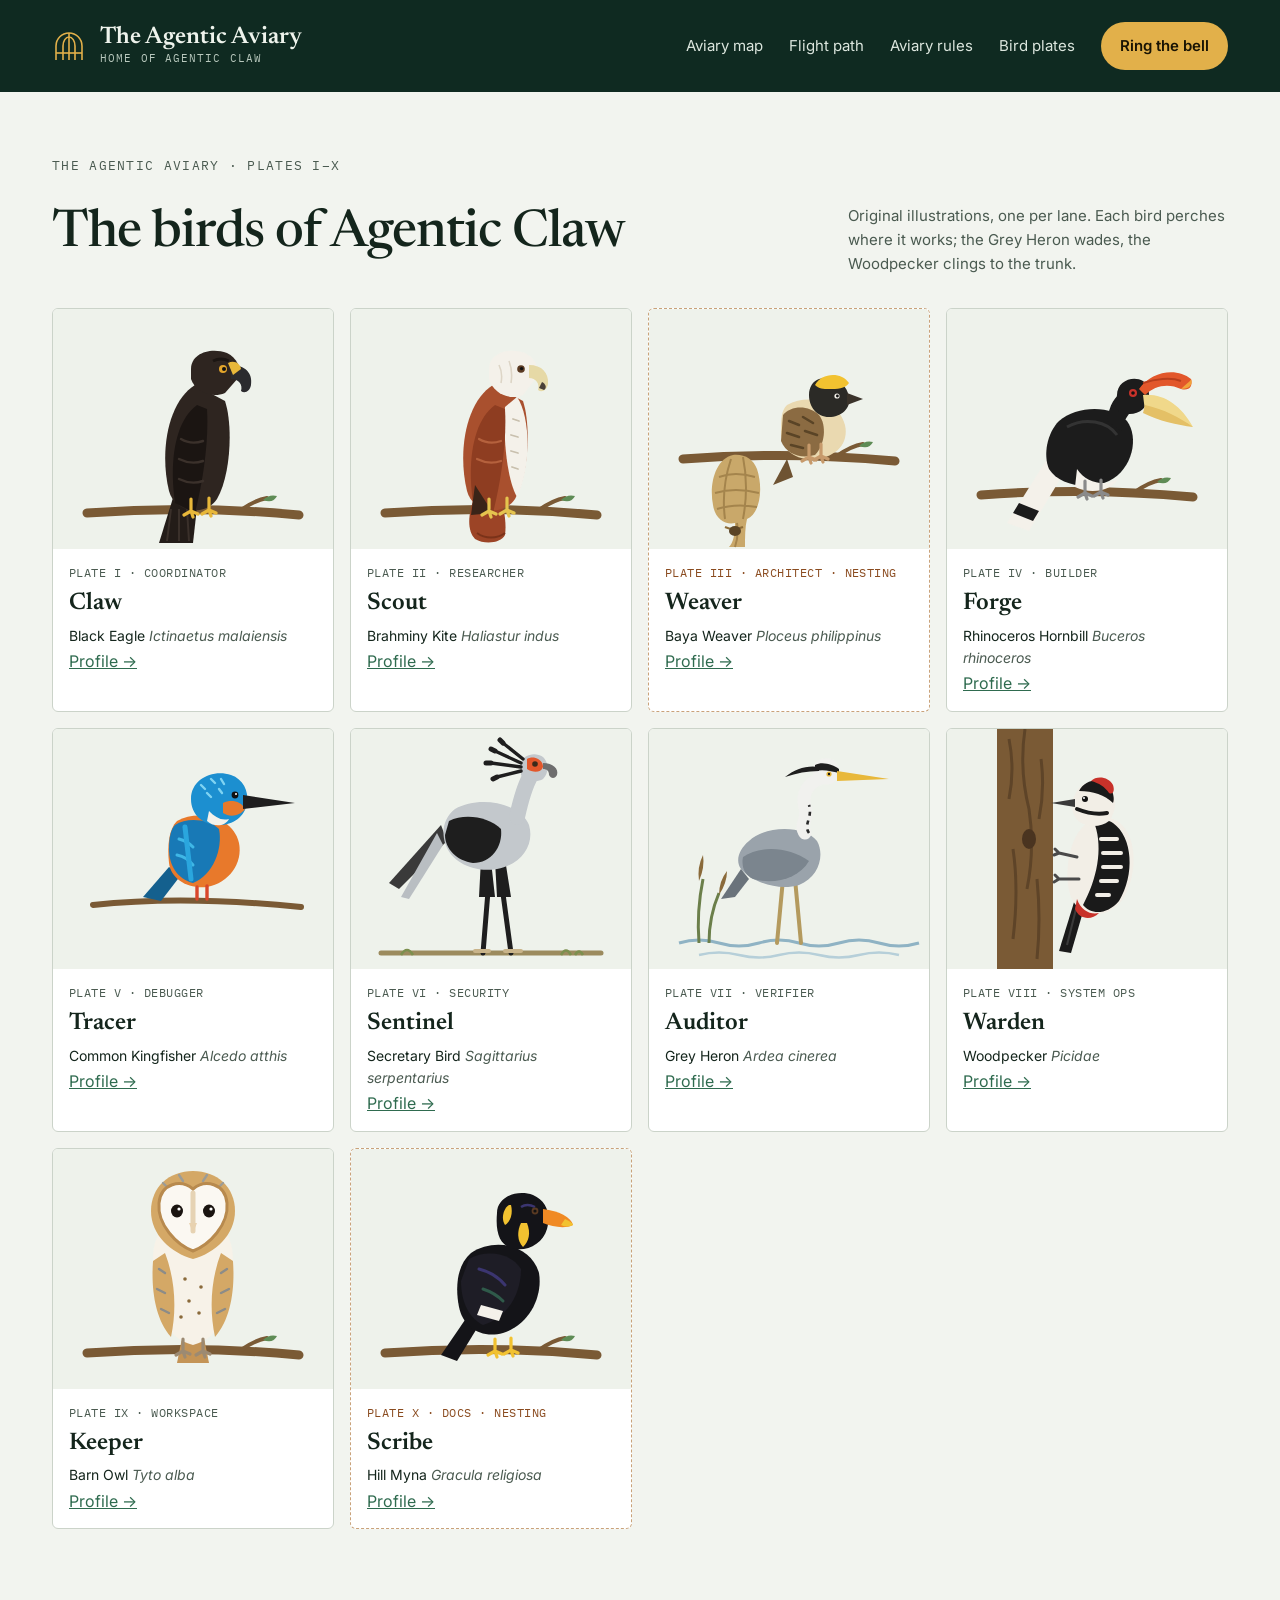
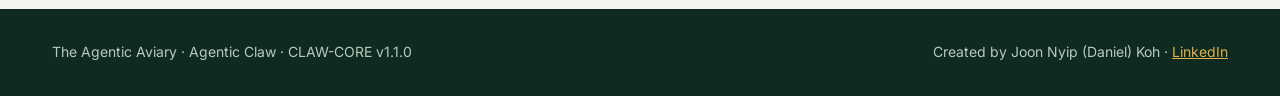
==== birds.html @ 334eadb7 "Agentic Aviary website (clean history — internal CLAW-CORE removed from public distribution)" ====
<!doctype html>
<html lang="en">
<head>
<meta charset="utf-8">
<meta name="viewport" content="width=device-width, initial-scale=1">
<title>Bird plates — The Agentic Aviary</title>
<meta name="description" content="Original illustrations of the ten birds of Agentic Claw, one per lane.">
<meta property="og:title" content="Bird plates — The Agentic Aviary">
<meta property="og:description" content="Original illustrations of the ten birds of Agentic Claw, one per lane.">
<meta property="og:image" content="assets/birds/claw.svg">
<link rel="icon" href="assets/favicon.svg" type="image/svg+xml">
<link rel="preconnect" href="https://fonts.googleapis.com">
<link rel="preconnect" href="https://fonts.gstatic.com" crossorigin>
<link rel="stylesheet" href="https://fonts.googleapis.com/css2?family=Newsreader:ital,opsz,wght@0,6..72,400;0,6..72,500;0,6..72,600;1,6..72,400;1,6..72,500&family=Inter:wght@400;500;600&family=IBM+Plex+Mono:wght@400;500&display=swap">
<link rel="stylesheet" href="assets/style.css">
</head>
<body>
<a class="skip" href="#main">Skip to content</a>
<div class="canopy">
<header class="wrap"><nav class="nav" aria-label="Main">
<a class="brand" href="index.html"><svg width="34" height="34" viewBox="0 0 34 34" aria-hidden="true" fill="none" stroke="#E2B04A" stroke-width="1.6"><path d="M4 31 V17 A13 13 0 0 1 30 17 V31"/><path d="M11 31 V17 A6 9 0 0 1 23 17 V31"/><path d="M17 4 V31"/><path d="M4 24 H30"/></svg><span><span class="brand-name">The Agentic Aviary</span><span class="brand-sub">HOME OF AGENTIC CLAW</span></span></a>
<div class="nav-links"><a href="index.html#map">Aviary map</a><a href="index.html#flight">Flight path</a><a href="index.html#rules">Aviary rules</a><a href="birds.html">Bird plates</a><a class="btn btn-gold" href="index.html#gates">Ring the bell</a></div>
</nav></header>
</div>
<main id="main" class="wrap">
<div class="plates-head"><div class="section-head"><p class="kicker">THE AGENTIC AVIARY · PLATES I–X</p><h1>The birds of Agentic Claw</h1></div>
<p class="lead" style="max-width:380px;font-size:15px">Original illustrations, one per lane. Each bird perches where it works; the Grey Heron wades, the Woodpecker clings to the trunk.</p></div>
<div class="plates"><figure class="plate" id="plate-claw">
<img src="assets/birds/claw.svg" alt="Black Eagle perched on a branch" width="240" height="240" loading="lazy">
<figcaption><span class="bird-meta">PLATE I · COORDINATOR</span>
<span class="name">Claw</span><span class="species">Black Eagle <i>Ictinaetus malaiensis</i></span>
<a href="index.html#bird-claw">Profile →</a></figcaption></figure><figure class="plate" id="plate-scout">
<img src="assets/birds/scout.svg" alt="Brahminy Kite perched on a branch" width="240" height="240" loading="lazy">
<figcaption><span class="bird-meta">PLATE II · RESEARCHER</span>
<span class="name">Scout</span><span class="species">Brahminy Kite <i>Haliastur indus</i></span>
<a href="index.html#bird-scout">Profile →</a></figcaption></figure><figure class="plate nesting" id="plate-weaver">
<img src="assets/birds/weaver.svg" alt="Baya Weaver beside its hanging woven nest" width="240" height="240" loading="lazy">
<figcaption><span class="bird-meta nest">PLATE III · ARCHITECT · NESTING</span>
<span class="name">Weaver</span><span class="species">Baya Weaver <i>Ploceus philippinus</i></span>
<a href="index.html#bird-weaver">Profile →</a></figcaption></figure><figure class="plate" id="plate-forge">
<img src="assets/birds/forge.svg" alt="Rhinoceros Hornbill with its upturned orange casque" width="240" height="240" loading="lazy">
<figcaption><span class="bird-meta">PLATE IV · BUILDER</span>
<span class="name">Forge</span><span class="species">Rhinoceros Hornbill <i>Buceros rhinoceros</i></span>
<a href="index.html#bird-forge">Profile →</a></figcaption></figure><figure class="plate" id="plate-tracer">
<img src="assets/birds/tracer.svg" alt="Kingfisher perched on a thin twig" width="240" height="240" loading="lazy">
<figcaption><span class="bird-meta">PLATE V · DEBUGGER</span>
<span class="name">Tracer</span><span class="species">Common Kingfisher <i>Alcedo atthis</i></span>
<a href="index.html#bird-tracer">Profile →</a></figcaption></figure><figure class="plate" id="plate-sentinel">
<img src="assets/birds/sentinel.svg" alt="Secretary Bird standing on long legs with its quill crest" width="240" height="240" loading="lazy">
<figcaption><span class="bird-meta">PLATE VI · SECURITY</span>
<span class="name">Sentinel</span><span class="species">Secretary Bird <i>Sagittarius serpentarius</i></span>
<a href="index.html#bird-sentinel">Profile →</a></figcaption></figure><figure class="plate" id="plate-auditor">
<img src="assets/birds/auditor.svg" alt="Grey Heron wading among reeds" width="240" height="240" loading="lazy">
<figcaption><span class="bird-meta">PLATE VII · VERIFIER</span>
<span class="name">Auditor</span><span class="species">Grey Heron <i>Ardea cinerea</i></span>
<a href="index.html#bird-auditor">Profile →</a></figcaption></figure><figure class="plate" id="plate-warden">
<img src="assets/birds/warden.svg" alt="Pied woodpecker clinging to a tree trunk" width="240" height="240" loading="lazy">
<figcaption><span class="bird-meta">PLATE VIII · SYSTEM OPS</span>
<span class="name">Warden</span><span class="species">Woodpecker <i>Picidae</i></span>
<a href="index.html#bird-warden">Profile →</a></figcaption></figure><figure class="plate" id="plate-keeper">
<img src="assets/birds/keeper.svg" alt="Barn Owl with a heart-shaped white face" width="240" height="240" loading="lazy">
<figcaption><span class="bird-meta">PLATE IX · WORKSPACE</span>
<span class="name">Keeper</span><span class="species">Barn Owl <i>Tyto alba</i></span>
<a href="index.html#bird-keeper">Profile →</a></figcaption></figure><figure class="plate nesting" id="plate-scribe">
<img src="assets/birds/scribe.svg" alt="Hill Myna with yellow wattles and an orange bill" width="240" height="240" loading="lazy">
<figcaption><span class="bird-meta nest">PLATE X · DOCS · NESTING</span>
<span class="name">Scribe</span><span class="species">Hill Myna <i>Gracula religiosa</i></span>
<a href="index.html#bird-scribe">Profile →</a></figcaption></figure></div>
</main>
<footer><div class="wrap"><span>The Agentic Aviary · Agentic Claw · CLAW-CORE v1.1.0</span><span>Created by Joon Nyip (Daniel) Koh · <a href="https://www.linkedin.com/in/joon-nyip-koh-6a219234/" rel="noopener">LinkedIn</a></span></div></footer>
</body>
</html>
---- assets/style.css ----
/* The Agentic Aviary — site styles */
:root{
  --paper:#F2F4EF; --paper-2:#E6EBE3; --card:#FFFFFF; --rule:#CBD3C9;
  --ink:#14251C; --ink-2:#33443A; --muted:#4A5A50;
  --canopy:#0F2A21; --canopy-line:#2C5244; --on-canopy:#EEF3EC; --on-canopy-2:#B9C9BE;
  --green:#2F6B4F; --green-dark:#1E4A36; --gold:#E2B04A; --rust:#8A3B1F; --nest:#8A4B1F;
  --serif:Newsreader, Georgia, 'Times New Roman', serif;
  --sans:Inter, system-ui, -apple-system, 'Segoe UI', sans-serif;
  --mono:'IBM Plex Mono', ui-monospace, Menlo, monospace;
}
*{box-sizing:border-box}
html{scroll-behavior:smooth}
body{margin:0;background:var(--paper);color:var(--ink);font:16px/1.6 var(--sans)}
img{max-width:100%;display:block}
a{color:var(--green)} a:hover{color:var(--green-dark)}
:focus-visible{outline:3px solid var(--gold);outline-offset:2px}
.skip{position:absolute;left:-999px;top:0;background:var(--gold);color:#1A1404;padding:8px 12px;z-index:10}
.skip:focus{left:8px}
.wrap{max-width:1240px;margin:0 auto;padding:0 32px}
.kicker{margin:0;font-family:var(--mono);font-size:13px;letter-spacing:.1em;color:var(--muted)}
.serif{font-family:var(--serif)}
h1,h2,h3,h4{font-family:var(--serif);font-weight:500;letter-spacing:-.02em;margin:0}
h2{font-size:clamp(36px,5vw,52px);line-height:1.04}
.lead{font-size:17px;color:var(--muted);max-width:680px;margin:0}
.btn{display:inline-block;text-decoration:none;font-weight:600;padding:14px 22px;border-radius:999px;border:1px solid transparent;min-height:44px}
.btn-gold{background:var(--gold);color:#1A1404}
.btn-gold:hover{background:#EDC266;color:#1A1404}
.btn-ghost-dark{border-color:#4E7464;color:var(--on-canopy)}
.btn-ghost-dark:hover{border-color:var(--on-canopy);color:#fff}
.btn-green{background:var(--green);color:#fff}
.btn-green:hover{background:var(--green-dark);color:#fff}
.btn-ghost{border-color:var(--ink);color:var(--ink)}
.btns{display:flex;flex-wrap:wrap;gap:12px}

/* header + hero */
.canopy{background:var(--canopy);color:var(--on-canopy)}
.nav{display:flex;flex-wrap:wrap;align-items:center;justify-content:space-between;gap:16px;padding-top:22px;padding-bottom:22px}
.brand{display:flex;align-items:center;gap:14px;text-decoration:none;color:var(--on-canopy)}
.brand:hover{color:#fff}
.brand-name{display:block;font-family:var(--serif);font-size:24px;font-weight:600;line-height:1.1}
.brand-sub{display:block;font-family:var(--mono);font-size:11px;letter-spacing:.1em;color:var(--on-canopy-2)}
.nav-links{display:flex;flex-wrap:wrap;align-items:center;gap:26px;font-size:15px}
.nav-links a{color:#DCE6DE;text-decoration:none}
.nav-links a:hover{color:#fff}
.nav-links .btn{padding:11px 18px}
.nav-links a.btn-gold,.nav-links a.btn-gold:hover{color:#1A1404}
.hero{display:flex;flex-wrap:wrap;gap:48px;align-items:center;padding-top:56px;padding-bottom:88px}
.hero-text{flex:1 1 440px;min-width:0;display:flex;flex-direction:column;gap:22px}
.hero .kicker{color:var(--gold)}
.hero h1{font-size:clamp(48px,7vw,72px);line-height:1;letter-spacing:-.025em}
.hero-tag{margin:0;font-family:var(--serif);font-style:italic;font-size:clamp(20px,2.4vw,26px);line-height:1.35;color:#DCE6DE}
.hero-body{margin:0;font-size:17px;color:var(--on-canopy-2);max-width:560px}
.dome{flex:1 1 520px;min-width:0;margin:0;display:flex;flex-direction:column;gap:12px}
.dome-box{position:relative;width:100%;max-width:620px;margin:0 auto;aspect-ratio:600/520}
.dome-box>svg{position:absolute;inset:0;width:100%;height:100%}
.perch{position:absolute;transform:translate(-50%,-100%);display:flex;flex-direction:column;align-items:center;gap:2px;text-decoration:none}
.perch .disc{width:clamp(48px,11vw,68px);height:clamp(48px,11vw,68px);border-radius:50%;background:var(--paper);border:2px solid var(--gold);overflow:hidden}
.perch .disc img{width:100%;height:100%}
.perch.nesting .disc{border-style:dashed;opacity:.8}
.perch .tag{font-size:12px;font-weight:600;color:var(--on-canopy);background:rgba(15,42,33,.85);padding:1px 6px;border-radius:4px;white-space:nowrap}
.perch:hover .disc{border-color:#fff}
.dome figcaption{text-align:center;font-family:var(--mono);font-size:12px;color:var(--on-canopy-2)}

/* zones */
.section{padding-top:96px;padding-bottom:40px}
.section-head{display:flex;flex-direction:column;gap:16px}
.zone{padding-top:32px;padding-bottom:40px}
.zone-head{display:flex;flex-wrap:wrap;align-items:baseline;gap:8px 20px;border-top:1.5px solid var(--ink);padding-top:18px;margin-bottom:20px}
.zone-head h3{font-size:32px;font-weight:600;letter-spacing:-.01em}
.zone-head p{margin:0;font-family:var(--serif);font-style:italic;color:var(--muted)}
.birds{display:grid;grid-template-columns:repeat(auto-fill,minmax(min(340px,100%),1fr));gap:16px}
.bird{background:var(--card);border:1px solid var(--rule);border-radius:6px;padding:24px;display:flex;flex-direction:column;gap:14px;scroll-margin-top:24px}
.bird.nesting{border-style:dashed;border-color:#C9A27A}
.bird-top{display:flex;gap:16px;align-items:center}
.bird-top img{flex:none;width:112px;height:112px;border-radius:8px;background:#EEF2EB}
.bird-meta{font-family:var(--mono);font-size:12px;letter-spacing:.04em;color:var(--muted)}
.bird h4{font-size:28px;font-weight:600;line-height:1.1;letter-spacing:-.01em}
.bird h4 span{font-weight:400;font-style:italic;font-size:19px;color:var(--muted)}
.call{margin:0;font-family:var(--serif);font-style:italic;font-size:18px;color:#2F4A3B}
.facts{margin:0;display:grid;grid-template-columns:76px 1fr;gap:6px 12px;font-size:14px}
.facts dt{color:var(--muted)} .facts dd{margin:0}
.facts dt.never{color:var(--rust);font-weight:600}
.nest-tag{align-self:flex-start;font-family:var(--mono);font-size:12px;color:var(--nest);border:1px dashed #C9A27A;border-radius:999px;padding:3px 10px}

/* flight */
.band{background:var(--paper-2);margin-top:56px}
.band .wrap{padding-top:88px;padding-bottom:88px;display:flex;flex-direction:column;gap:40px}
.flight{list-style:none;margin:0;padding:0;display:grid;grid-template-columns:repeat(auto-fit,minmax(150px,1fr));gap:24px 0}
.flight li{display:flex;flex-direction:column;gap:10px;padding-right:16px}
.flight .line{display:flex;align-items:center}
.flight .dot{flex:none;width:18px;height:18px;border-radius:50%;background:var(--paper);border:2px solid var(--ink)}
.flight .dot.key{background:var(--gold)}
.flight .dash{flex:1;border-top:2px dashed #8FA597}
.flight .who{font-family:var(--mono);font-size:12px;color:var(--muted)}
.flight .title{font-family:var(--serif);font-size:22px;font-weight:600;line-height:1.15}
.flight .body{font-size:14px;color:var(--ink-2)}
.note{margin:0;font-size:15px;color:var(--muted)}

/* rules */
.rules{background:var(--canopy);color:var(--on-canopy)}
.rules .wrap{padding-top:88px;padding-bottom:88px;display:flex;flex-wrap:wrap;gap:56px}
.rules-head{flex:1 1 360px;display:flex;flex-direction:column;gap:16px}
.rules-head .kicker{color:var(--gold)}
.rules-head p:last-child{margin:0;font-size:17px;color:var(--on-canopy-2)}
.rules ol{flex:1 1 520px;margin:0;padding:0 0 0 28px;font-family:var(--serif);font-size:20px}
.rules li{padding:14px 0 14px 8px;border-bottom:1px solid var(--canopy-line)}

/* gates */
.gates{padding-top:96px;padding-bottom:96px;display:flex;flex-direction:column;gap:32px}
.gate-grid{display:grid;grid-template-columns:repeat(auto-fit,minmax(min(300px,100%),1fr));gap:16px}
.gate{background:var(--card);border:1px solid var(--rule);border-radius:6px;padding:24px;display:flex;flex-direction:column;gap:10px;min-width:0}
.gate .kicker{color:var(--green);font-size:12px}
.gate h3{font-size:26px;font-weight:600}
.gate p{margin:0;font-size:15px;color:var(--ink-2)}
.gate code{font-family:var(--mono);font-size:12.5px;background:#EEF2EB;border-radius:4px;padding:10px 12px;overflow-x:auto;white-space:nowrap;display:block}

/* plates page */
.plates-head{display:flex;flex-wrap:wrap;justify-content:space-between;align-items:flex-end;gap:12px;padding-top:64px;padding-bottom:32px}
.plates-head h1{font-size:clamp(38px,5vw,52px)}
.plates{display:grid;grid-template-columns:repeat(auto-fill,minmax(min(230px,100%),1fr));gap:16px;padding-bottom:80px}
.plate{margin:0;background:var(--card);border:1px solid var(--rule);border-radius:6px;overflow:hidden}
.plate.nesting{border-style:dashed;border-color:#C9A27A}
.plate img{width:100%;aspect-ratio:1;background:#EEF2EB}
.plate figcaption{padding:14px 16px;display:flex;flex-direction:column;gap:2px}
.plate .bird-meta.nest{color:var(--nest)}
.plate .name{font-family:var(--serif);font-size:24px;font-weight:600}
.plate .species{font-size:14px} .plate .species i{color:var(--muted)}

footer{background:var(--canopy);color:var(--on-canopy-2)}
footer .wrap{padding-top:32px;padding-bottom:32px;display:flex;flex-wrap:wrap;justify-content:space-between;gap:16px;font-size:14px}
footer a{color:var(--gold)} footer a:hover{color:#EDC266}

@media (max-width:640px){
  .wrap{padding-left:20px;padding-right:20px}
  .nav-links{gap:16px}
  .hero{padding-top:32px;padding-bottom:64px}
  .section{padding-top:64px}
  .bird-top img{width:88px;height:88px}
  .perch .disc{width:38px;height:38px;border-width:1.5px}
  .perch .tag{font-size:10px;padding:0 4px}
  .perch{gap:1px}
  .rules ol{font-size:18px}
}
@media (prefers-reduced-motion:reduce){html{scroll-behavior:auto}}
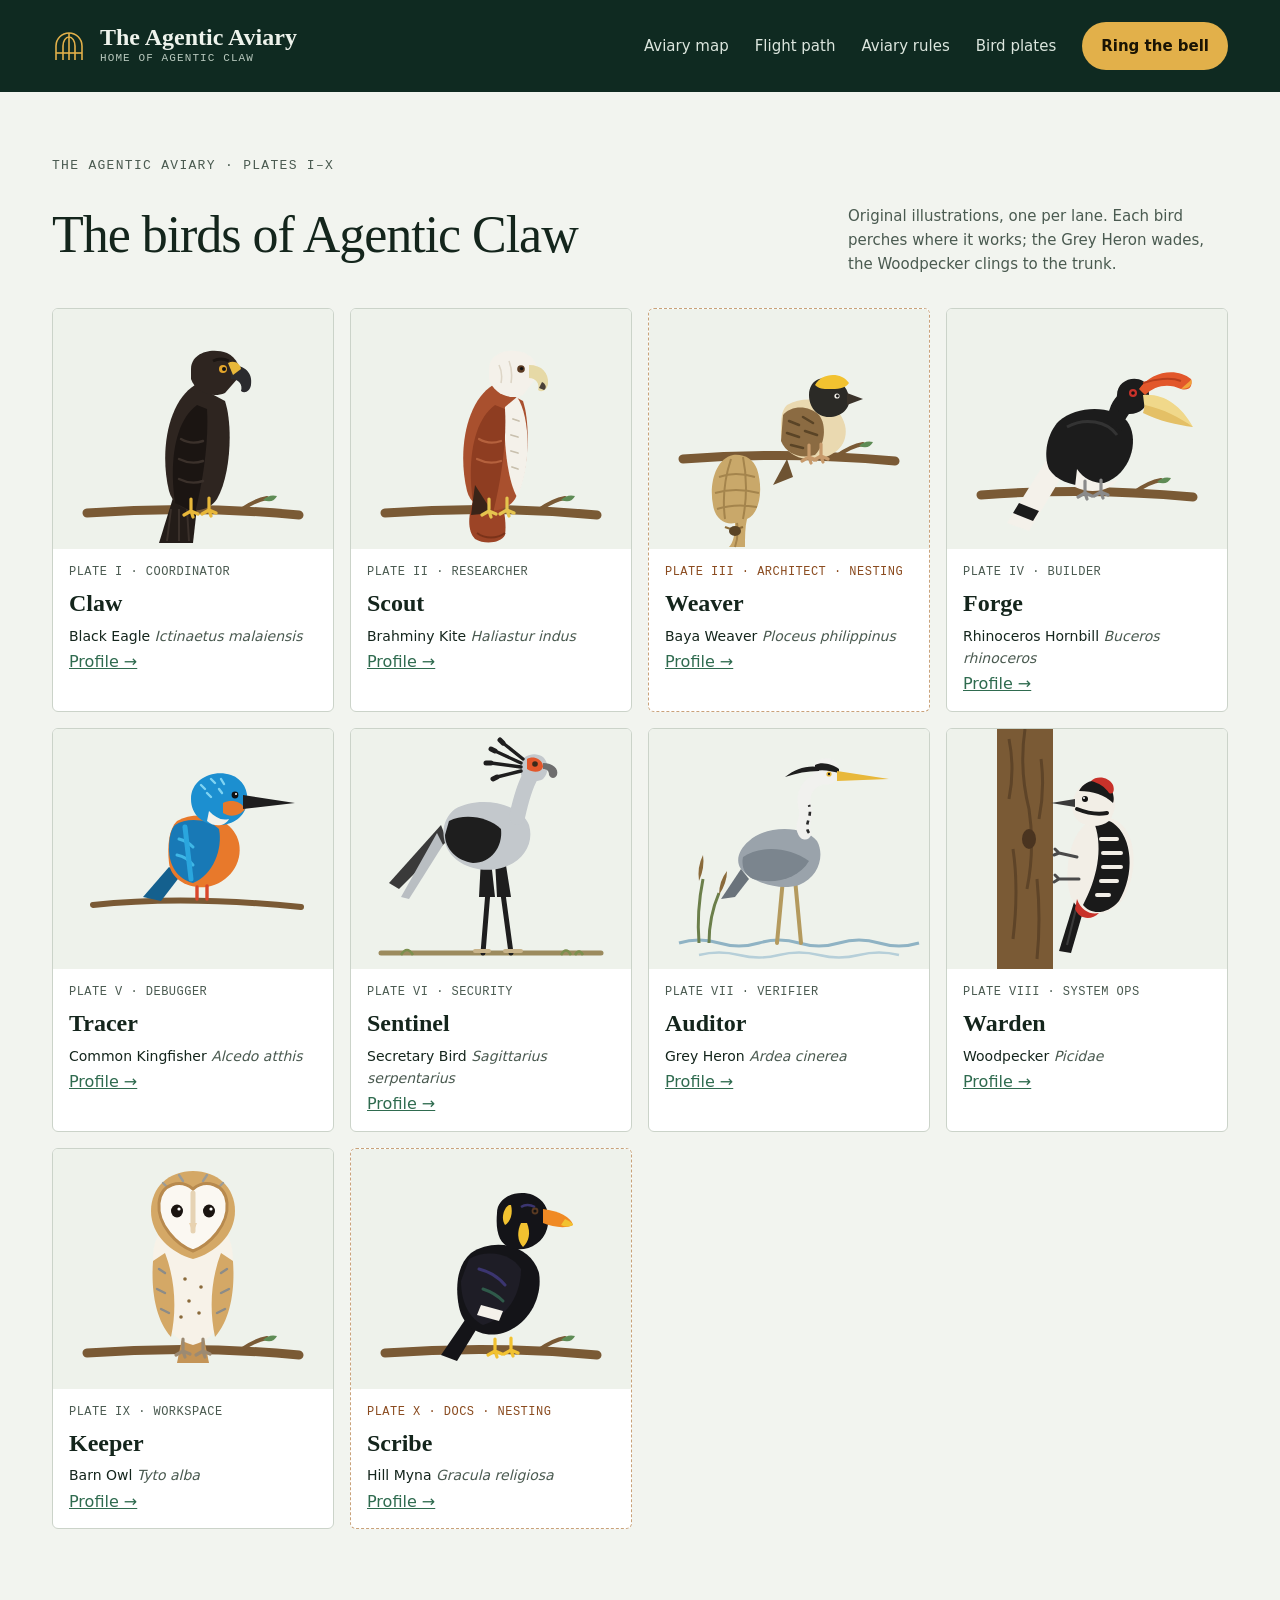
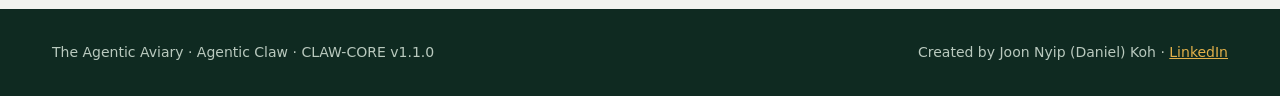
==== commit 037eb7e8: "Security hardening: CSP + referrer meta on both pages" ====
--- a/birds.html
+++ b/birds.html
@@ -3,6 +3,8 @@
 <head>
 <meta charset="utf-8">
 <meta name="viewport" content="width=device-width, initial-scale=1">
+<meta http-equiv="Content-Security-Policy" content="default-src 'self'; style-src 'self' 'unsafe-inline' https://fonts.googleapis.com; font-src https://fonts.gstatic.com; img-src 'self' data:; script-src 'self'; connect-src 'self'; object-src 'none'; base-uri 'self'; frame-ancestors 'none'">
+<meta name="referrer" content="strict-origin-when-cross-origin">
 <title>Bird plates — The Agentic Aviary</title>
 <meta name="description" content="Original illustrations of the ten birds of Agentic Claw, one per lane.">
 <meta property="og:title" content="Bird plates — The Agentic Aviary">
